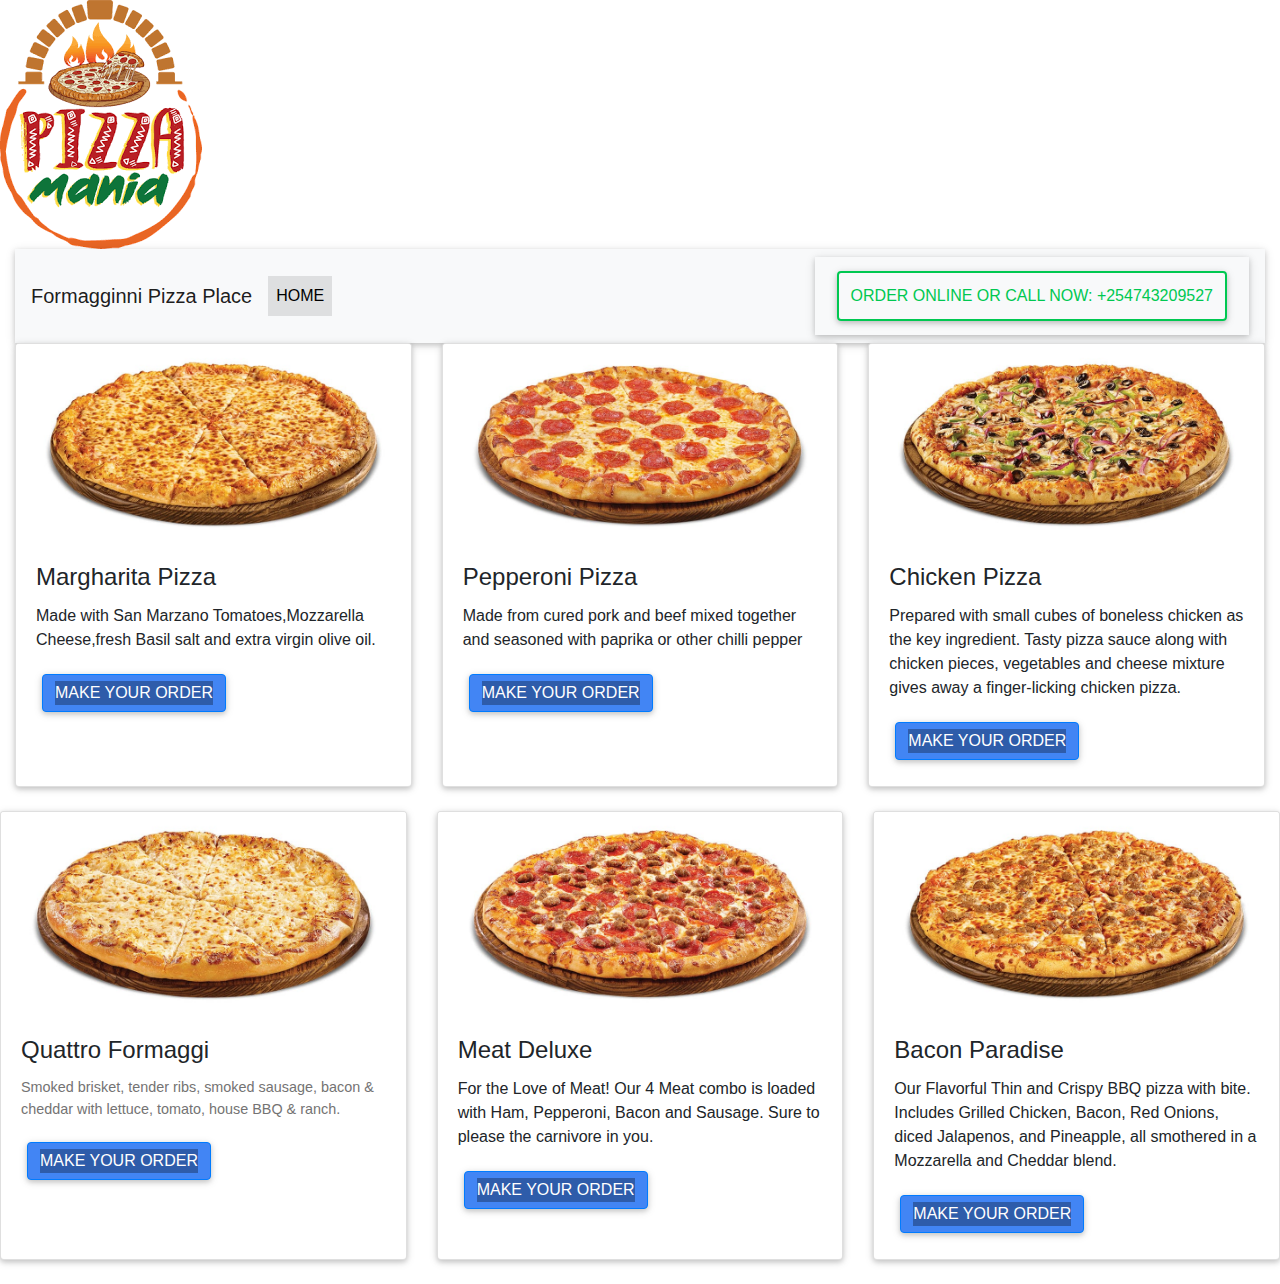
==== index.html @ d77051d6 "Safari file complete" ====
<!DOCTYPE html>
<html lang="en" dir="ltr">
  <head>
    <meta charset="utf-8">
    <title>Pizza Order</title>
 <link rel="stylesheet" type="text/css" href="css/mdb.css" type="text/css">
 <link rel="stylesheet" type="text/css" href="css/bootstrap.css">
 <link rel="stylesheet" type="text/css" href="css/styles.css">
  </head>
  <body>
    <img src="images/images.png">
    <div class="container-fluid">
    		<nav class="navbar navbar-expand-lg navbar-light bg-light">
    			<a class="navbar-brand "href="#">Formagginni Pizza Place</a>
    			<button class="navbar-toggler" type="button" data-toggle="collapse" data-target="#navbarSupportedContent" aria-controls="navbarSupportedContent" aria-expanded="false" aria-label="Toggle navigation">
    				<span class="navbar-toggler-icon"></span>
    			</button>

    			<div class="collapse navbar-collapse" id="navbarSupportedContent">
    				<ul class="navbar-nav mr-auto">
    					<li class="nav-item active">
    						<a class="nav-link" href="#">HOME <span class="sr-only">(current)</span></a>
              </li>
    				</ul>
    				<nav class="navbar navbar-light bg-light">
    					<form class="form-inline">
    						<button class="btn btn-outline-success" type="button">Order Online or Call Now: +254743209527</button>
    					</form>
    				</nav>
    			</div>
    		</nav>
        <!--Card decks for 1st 3 pizzas-------------------------------------------------------------------->
		<div class="card-deck">
			<!--Card-->
			<div class="card mb-4 margharita">

				<!--Card image-->
				<div class="view overlay">
					<img class="card-img-top" src="images/margharita.jpg" alt="Margharita Pizza">
				</div>
				<!--Card content-->
				<div class="card-body">

					<!--Title-->
					<h4 class="card-title">Margharita Pizza</h4>
          <p>Made with San Marzano Tomatoes,Mozzarella Cheese,fresh Basil salt and extra virgin olive oil.</p>

					<!--Make entire card clickable-->
					<a href="margharita.html" class="btn btn-primary stretched-link">
						<div class="rgba-black-light">Make your order</div>
					</a>

				</div>
			</div>
      <!--Card------------------------------------------------------------------>
			<div class="card mb-4">

				<!--Card image-->
				<div class="view overlay">
					<img class="card-img-top" src="images/pepperoni.jpg" alt="Pepperoni Pizza">
				</div>
				<!--Card content-->
				<div class="card-body">

					<!--Title-->
					<h4 class="card-title">Pepperoni Pizza</h4>
          <p>Made from cured pork and beef mixed together and seasoned with paprika or other chilli pepper</p>

					<!--Make entire card clickable-->
					<a href="pepperoni.html" class="btn btn-primary stretched-link">
						<div class="rgba-black-light">Make your order</div>
					</a>
				</div>
      </div>
      <!--Card------------------------------------------------------------------>
			<div class="card mb-4">

				<!--Card image-->
				<div class="view overlay">
					<img class="card-img-top" src="images/tuscan.jpg" alt="Tuscan Pizza">
				</div>
				<!--Card content-->
				<div class="card-body">

					<!--Title-->
					<h4 class="card-title">Chicken Pizza</h4>
            <p> Prepared with small cubes of boneless chicken as the key ingredient. Tasty pizza sauce along with chicken pieces, vegetables and cheese mixture gives away a finger-licking chicken pizza.</p>

					<!--Make entire card clickable-->
					<a href="tuscan.html" class="btn btn-primary stretched-link">
						<div class="rgba-black-light">Make your order</div>
					</a>
				</div>
			</div>
      <!--Card decks for 2nd 3 pizzas-->
		<div class="card-deck">
			<!--Card------------------------------------------------------------------>
			<div class="card mb-4">

				<!--Card image-->
				<div class="view overlay">
					<img class="card-img-top" src="images/quattro.jpg" alt="Quattro Formaggi Pizza">
				</div>
				<!--Card content-->
				<div class="card-body">

					<!--Title-->
					<h4 class="card-title">Quattro Formaggi</h4>
          <p class="card-text">Smoked brisket, tender ribs, smoked sausage, bacon & cheddar with lettuce, tomato, house BBQ & ranch.</p>
					<!--Make entire card clickable-->
					<a href="quattro.html" class="btn btn-primary stretched-link">
						<div class="rgba-black-light">Make your order</div>
					</a>
				</div>
			</div>
      <!--Card------------------------------------------------------------------>
      			<div class="card mb-4">

      				<!--Card image-->
      				<div class="view overlay">
      					<img class="card-img-top" src="images/safari.jpg" alt="Meat Safari Pizza">
      				</div>
      				<!--Card content-->
      				<div class="card-body">

      					<!--Title-->
      					<h4 class="card-title">Meat Deluxe</h4>
                <p>For the Love of Meat!  Our 4 Meat combo is loaded with Ham, Pepperoni, Bacon and Sausage. Sure to please the carnivore in you.</p>

      					<!--Make entire card clickable-->
      					<a href="safari.html" class="btn btn-primary stretched-link">
      						<div class="rgba-black-light">Make your order</div>
      					</a>
      				</div>
      			</div>
            <!--Card------------------------------------------------------------------>
			<div class="card mb-4">

				<!--Card image-->
				<div class="view overlay">
					<img class="card-img-top" src="images/bacon.jpg"
					     alt="Bacon Paradise Pizza">
					<a href="#!">
						<div class="rgba-black-light"></div>
					</a>
				</div>
				<!--Card content-->
				<div class="card-body">

					<!--Title-->
					<h4 class="card-title">Bacon Paradise</h4>
          <p>Our Flavorful Thin and Crispy BBQ pizza with bite. Includes Grilled Chicken, Bacon, Red Onions, diced Jalapenos, and Pineapple, all smothered in a Mozzarella and Cheddar blend.</p>

					<!--Make entire card clickable-->
					<a href="bacon.html" class="btn btn-primary stretched-link">
						<div class="rgba-black-light">Make your order</div>
					</a>
				</div>
			</div>

		</div>

	</div>

</body>

  <script src="js/jquery-3.4.1.js" charset="utf-8"></script>
<script src="js/scripts.js" charset="utf-8"></script>
</html>
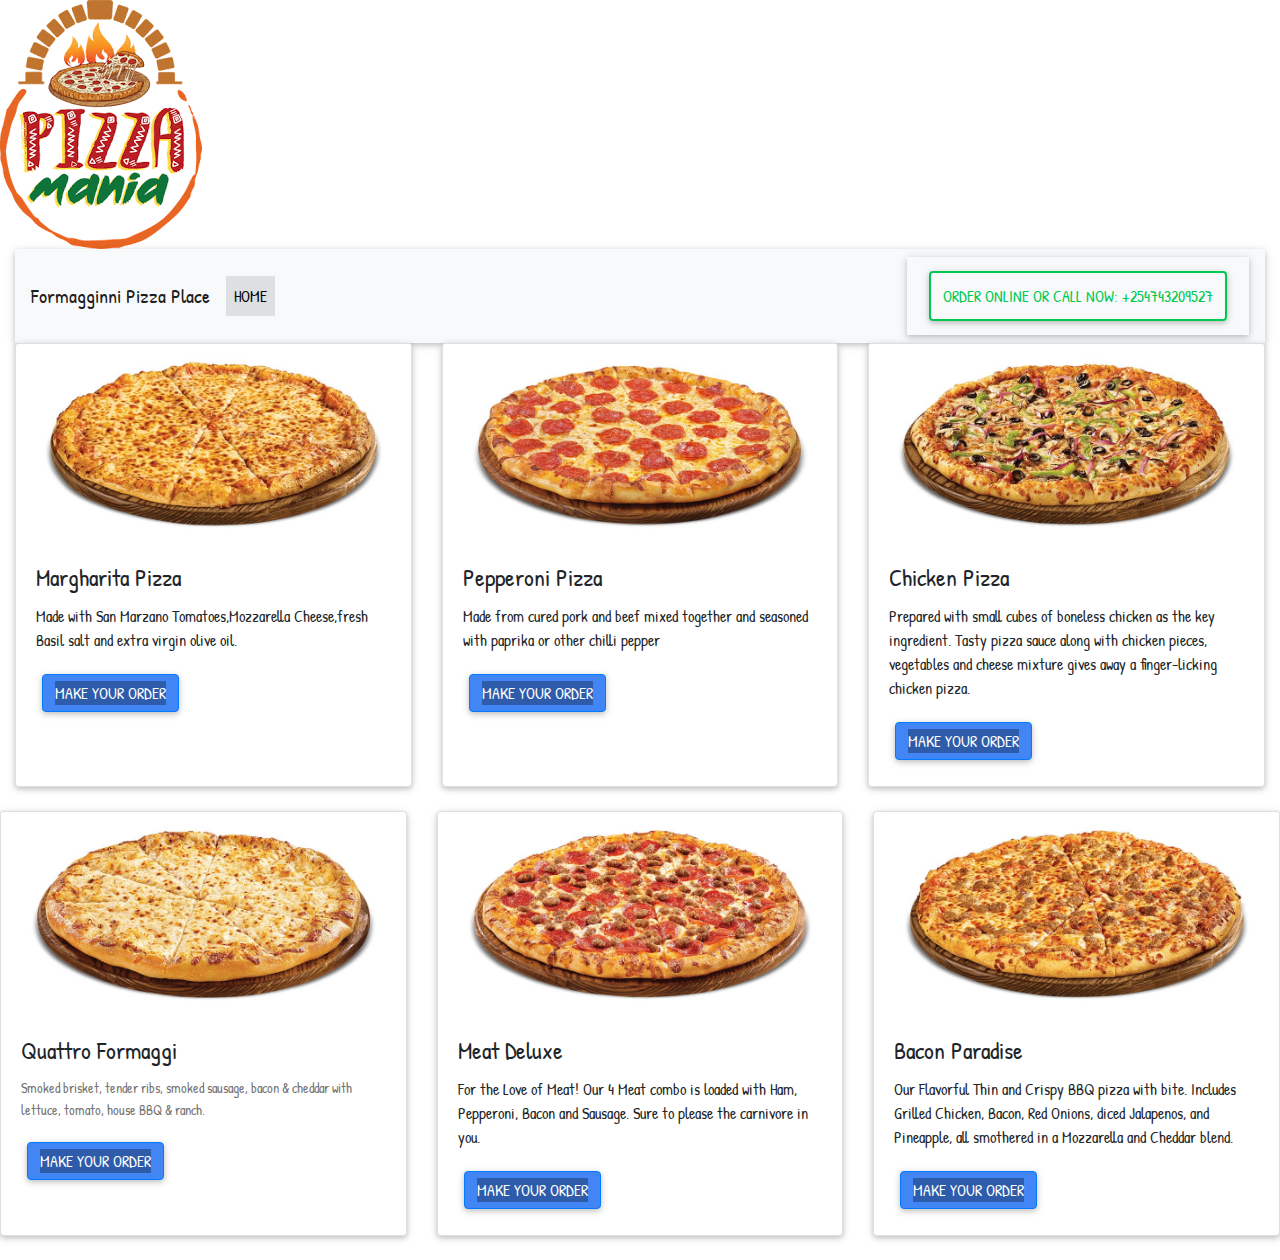
==== commit e1c129b2: "tuscan file complete" ====
--- a/index.html
+++ b/index.html
@@ -6,6 +6,7 @@
  <link rel="stylesheet" type="text/css" href="css/mdb.css" type="text/css">
  <link rel="stylesheet" type="text/css" href="css/bootstrap.css">
  <link rel="stylesheet" type="text/css" href="css/styles.css">
+ <link href="https://fonts.googleapis.com/css?family=Patrick+Hand&display=swap" rel="stylesheet">
   </head>
   <body>
     <img src="images/images.png">
@@ -106,8 +107,9 @@
 
 					<!--Title-->
 					<h4 class="card-title">Quattro Formaggi</h4>
-          <p class="card-text">Smoked brisket, tender ribs, smoked sausage, bacon & cheddar with lettuce, tomato, house BBQ & ranch.</p>
-					<!--Make entire card clickable-->
+            <p class="card-text">Smoked brisket, tender ribs, smoked sausage, bacon & cheddar with lettuce, tomato, house BBQ & ranch.</p>
+
+        	<!--Make entire card clickable-->
 					<a href="quattro.html" class="btn btn-primary stretched-link">
 						<div class="rgba-black-light">Make your order</div>
 					</a>
@@ -127,7 +129,7 @@
       					<h4 class="card-title">Meat Deluxe</h4>
                 <p>For the Love of Meat!  Our 4 Meat combo is loaded with Ham, Pepperoni, Bacon and Sausage. Sure to please the carnivore in you.</p>
 
-      					<!--Make entire card clickable-->
+                <!--Make entire card clickable-->
       					<a href="safari.html" class="btn btn-primary stretched-link">
       						<div class="rgba-black-light">Make your order</div>
       					</a>
--- a/css/styles.css
+++ b/css/styles.css
@@ -1,3 +1,3 @@
-.Formagginni{
-  background-image: url("../css/background.jpeg");
+body{
+  font-family: 'Patrick Hand', cursive;
 }
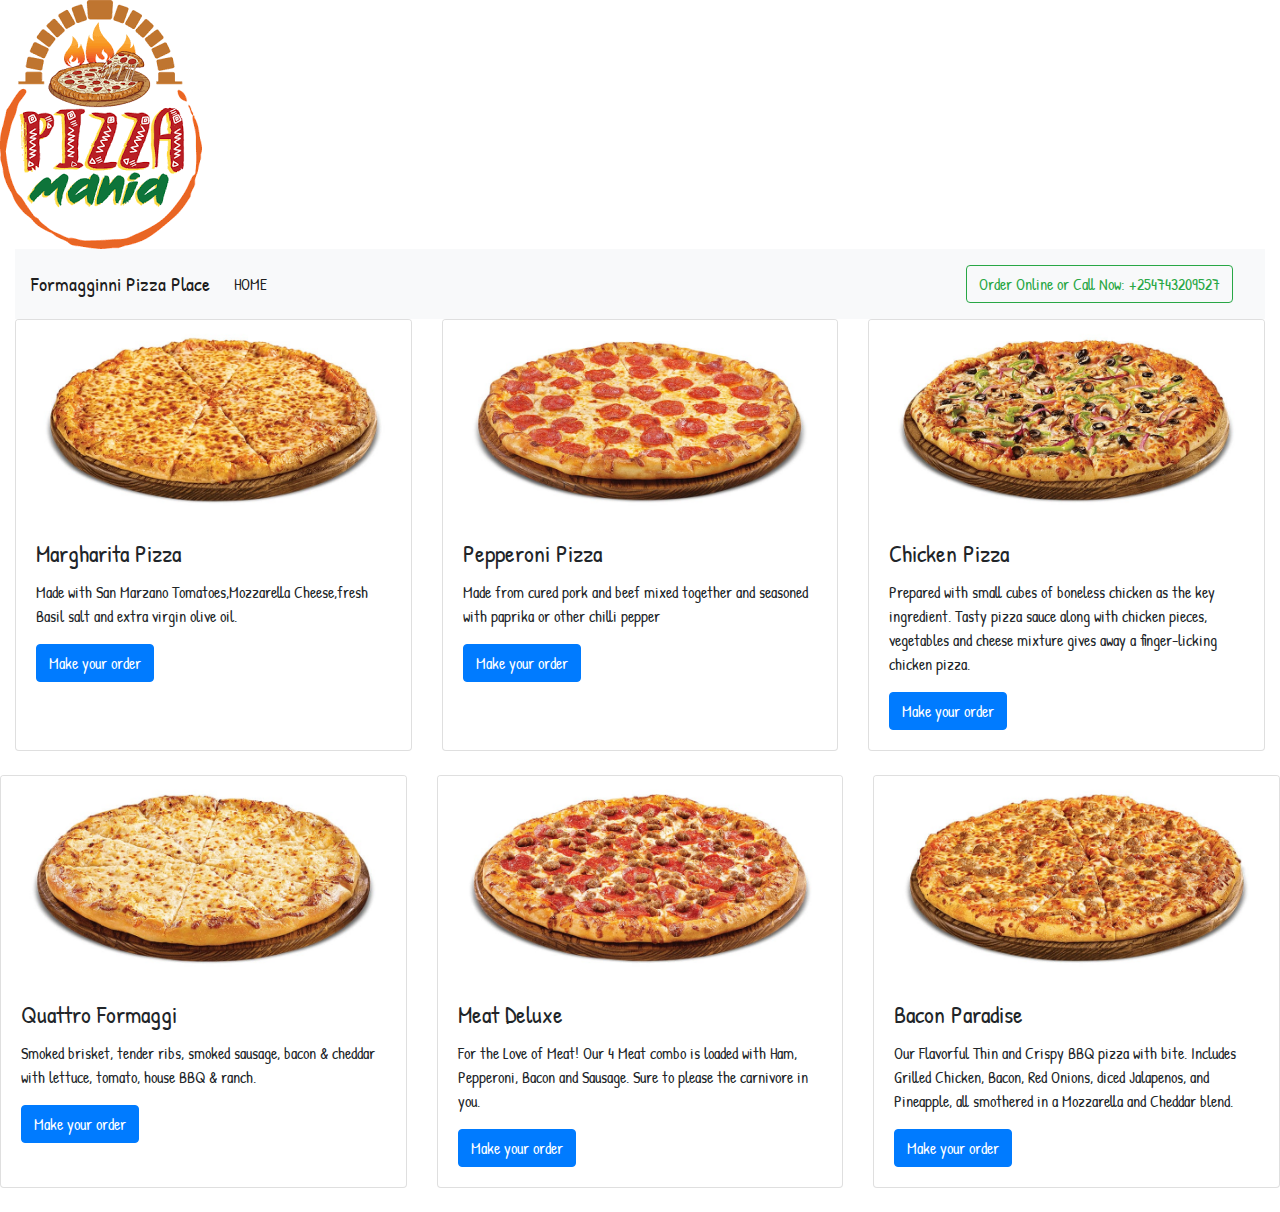
==== commit ee55adaf: "add change to index file" ====
--- a/index.html
+++ b/index.html
@@ -3,7 +3,7 @@
   <head>
     <meta charset="utf-8">
     <title>Pizza Order</title>
- <link rel="stylesheet" type="text/css" href="css/mdb.css" type="text/css">
+ <!--	<link rel="stylesheet" href="css/mdb.css" type="text/css">-->
  <link rel="stylesheet" type="text/css" href="css/bootstrap.css">
  <link rel="stylesheet" type="text/css" href="css/styles.css">
  <link href="https://fonts.googleapis.com/css?family=Patrick+Hand&display=swap" rel="stylesheet">
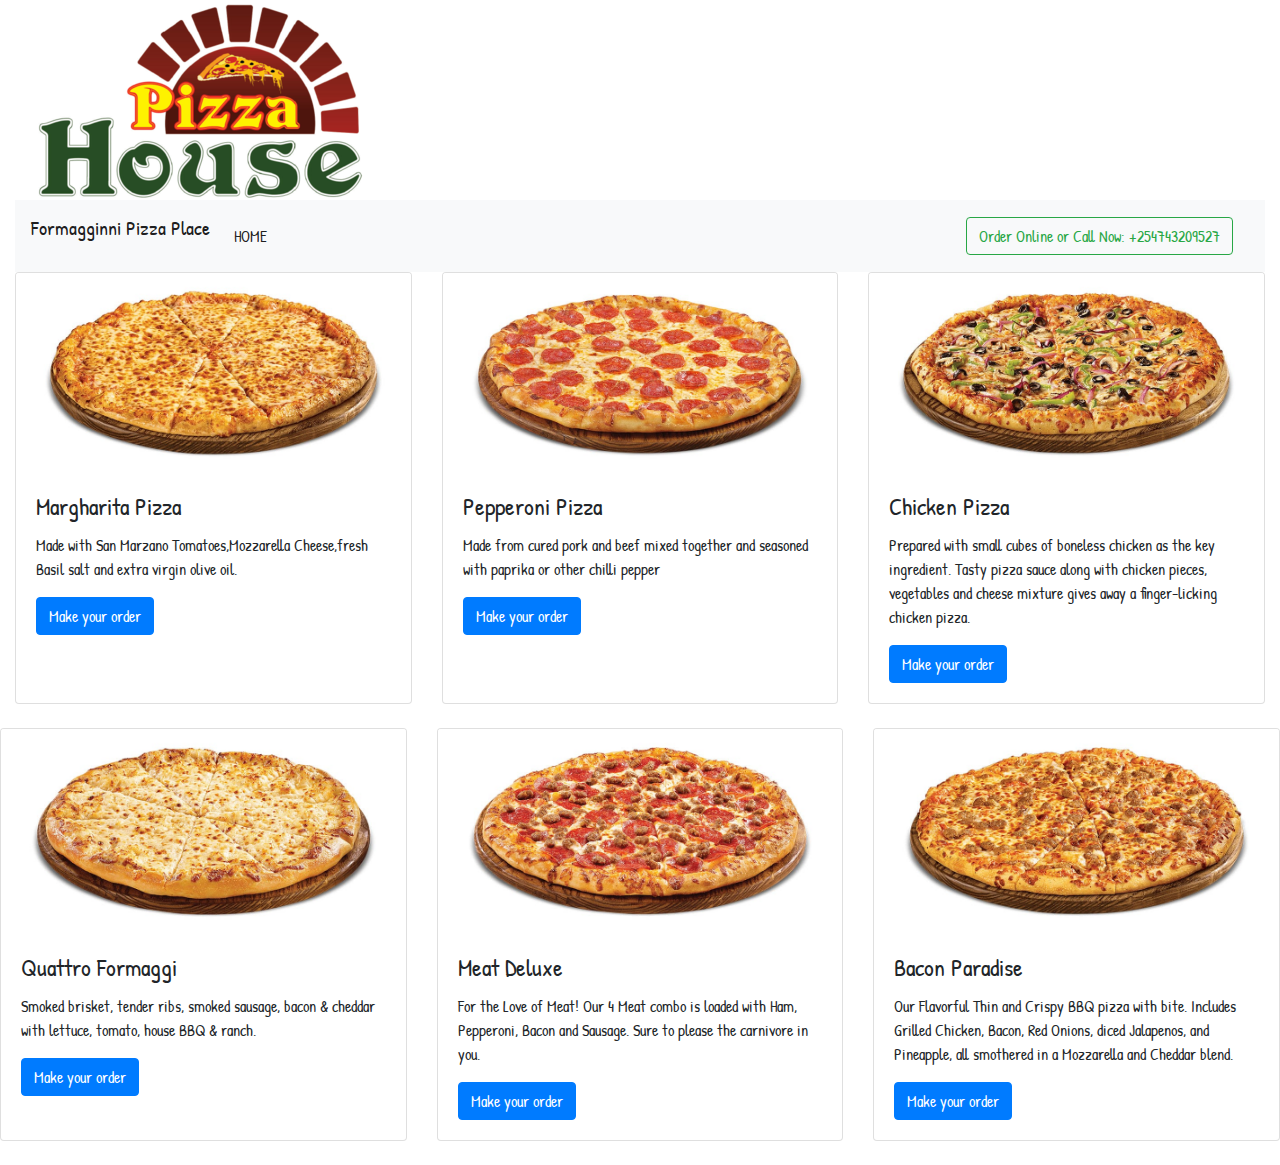
==== commit 607d4dc6: "add change to icon" ====
--- a/index.html
+++ b/index.html
@@ -9,10 +9,10 @@
  <link href="https://fonts.googleapis.com/css?family=Patrick+Hand&display=swap" rel="stylesheet">
   </head>
   <body>
-    <img src="images/images.png">
+    <img src="css/icon.png">
     <div class="container-fluid">
     		<nav class="navbar navbar-expand-lg navbar-light bg-light">
-    			<a class="navbar-brand "href="#">Formagginni Pizza Place</a>
+    			<p class="navbar-brand "href="#">Formagginni Pizza Place</p>
     			<button class="navbar-toggler" type="button" data-toggle="collapse" data-target="#navbarSupportedContent" aria-controls="navbarSupportedContent" aria-expanded="false" aria-label="Toggle navigation">
     				<span class="navbar-toggler-icon"></span>
     			</button>
--- a/css/styles.css
+++ b/css/styles.css
@@ -1,3 +1,27 @@
 body{
   font-family: 'Patrick Hand', cursive;
 }
+nav {
+    display: flex;
+    justify-content: flex-end;
+}
+
+/*.margharita:hover {*/
+/*    cursor: pointer;*/
+
+/*}*/
+
+
+#size-price,
+#toppings-price {
+    display: none;
+}
+
+
+#toppings {
+    border: 2px black;
+}
+
+#viewArea {
+    border: 6px;
+}
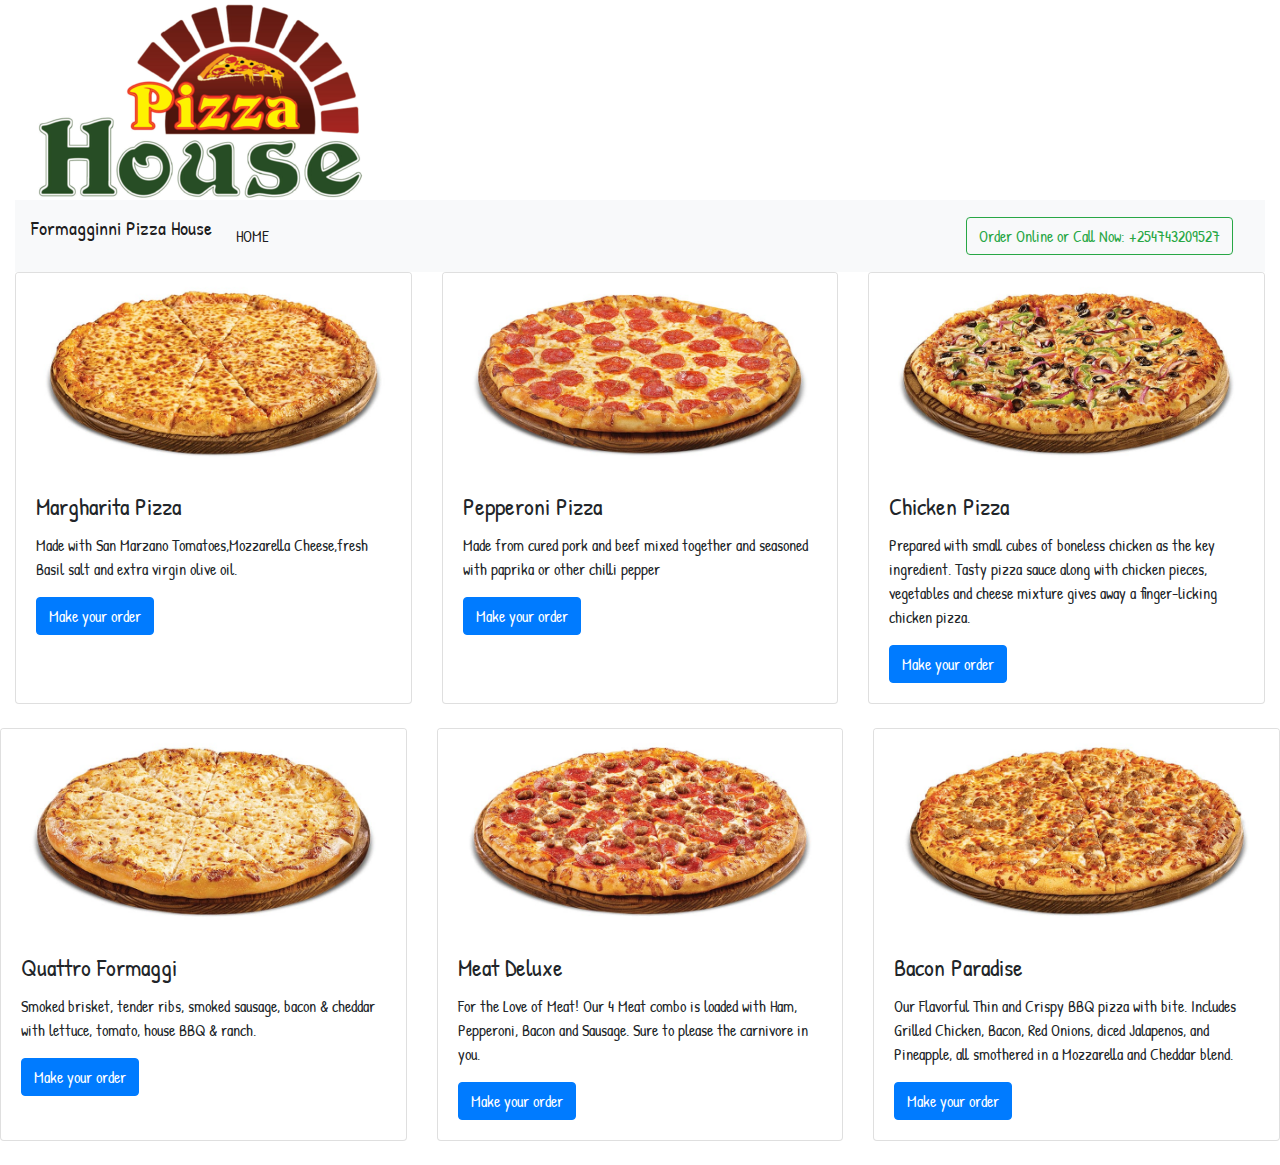
==== commit db40faf5: "add variables" ====
--- a/index.html
+++ b/index.html
@@ -12,7 +12,7 @@
     <img src="css/icon.png">
     <div class="container-fluid">
     		<nav class="navbar navbar-expand-lg navbar-light bg-light">
-    			<p class="navbar-brand "href="#">Formagginni Pizza Place</p>
+    			<p class="navbar-brand "href="#">Formagginni Pizza House</p>
     			<button class="navbar-toggler" type="button" data-toggle="collapse" data-target="#navbarSupportedContent" aria-controls="navbarSupportedContent" aria-expanded="false" aria-label="Toggle navigation">
     				<span class="navbar-toggler-icon"></span>
     			</button>
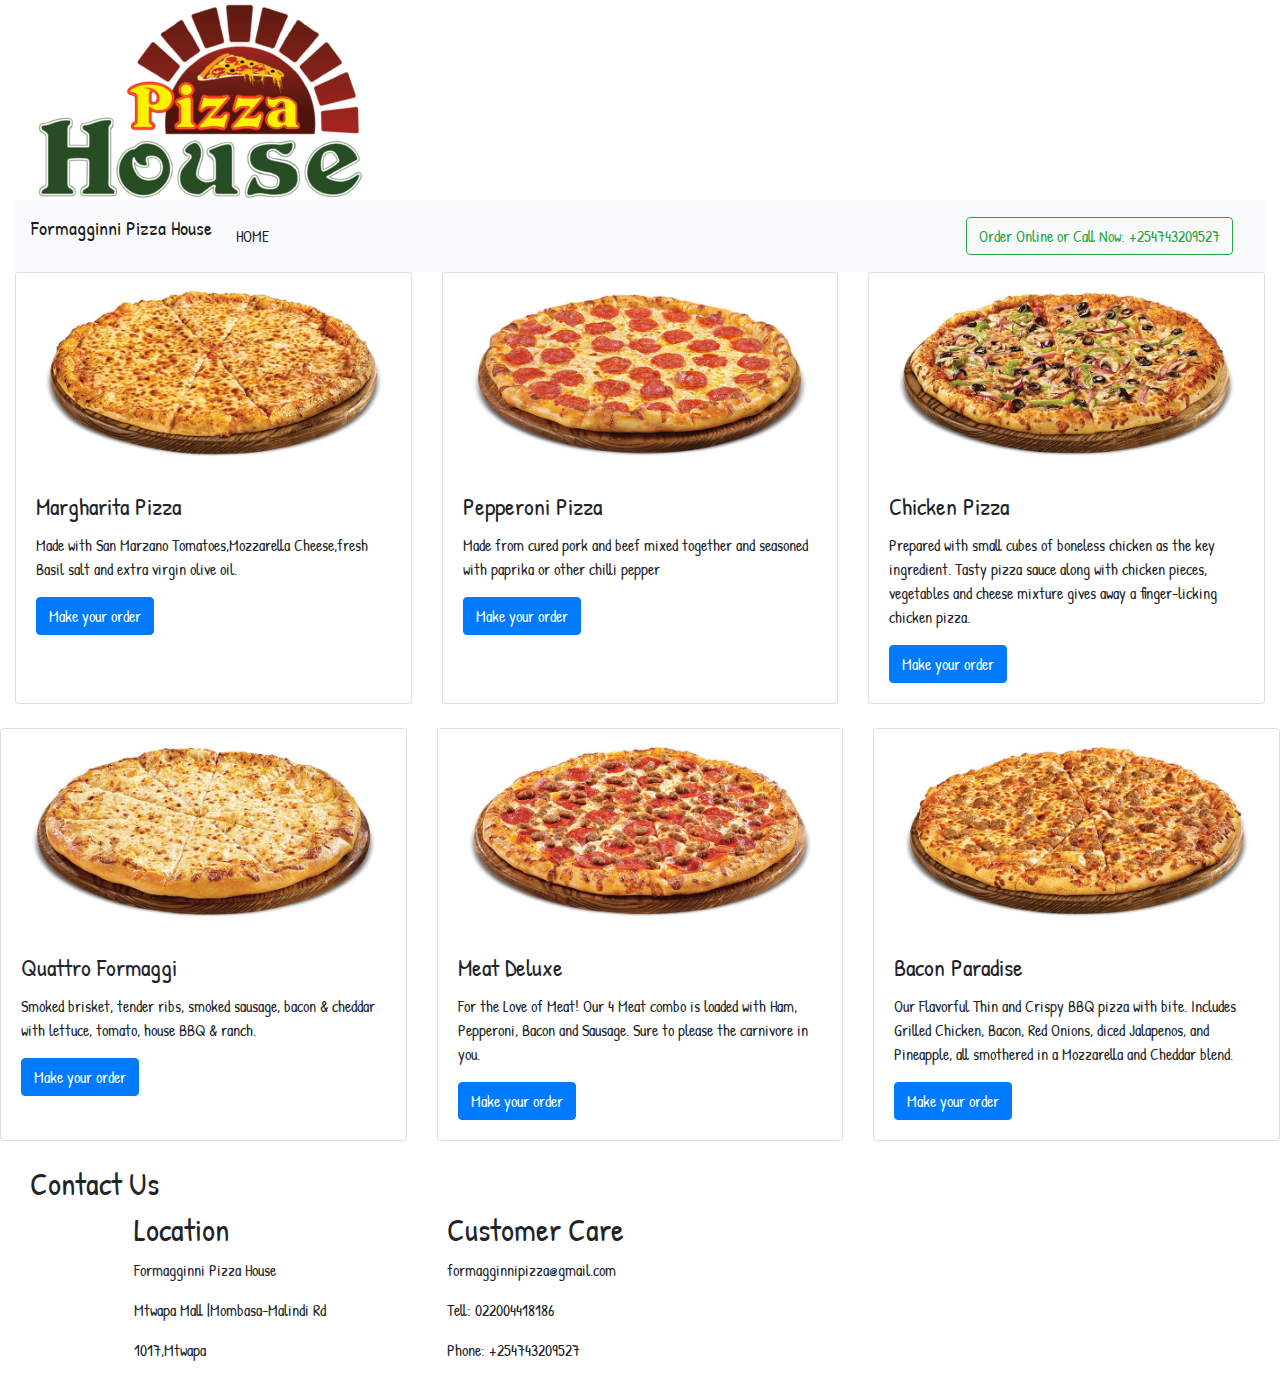
==== commit abeede83: "changes to html files" ====
--- a/index.html
+++ b/index.html
@@ -163,7 +163,26 @@
 		</div>
 
 	</div>
+  <div class="container-fluid" id="contact">
+      <div class="controls-top ">
+          <h2>Contact Us</h2>
+        </div>
+      <div class="row" id="contactdetails">
+        <div class="col-md-1">
 
+        </div>
+        <div class="col-md-3 text-justify">
+          <h2>Location</h2>
+          <p>Formagginni Pizza House</p>
+          <p>Mtwapa Mall |Mombasa-Malindi Rd</p>
+          <p>1017,Mtwapa </p>
+        </div>
+        <div class="col-md-3">
+          <h2>Customer Care</h2>
+           <p>formagginnipizza@gmail.com</p>
+           <p>Tell: 022004418186</p>
+           <p>Phone: +254743209527</p>
+        </div>
 </body>
 
   <script src="js/jquery-3.4.1.js" charset="utf-8"></script>
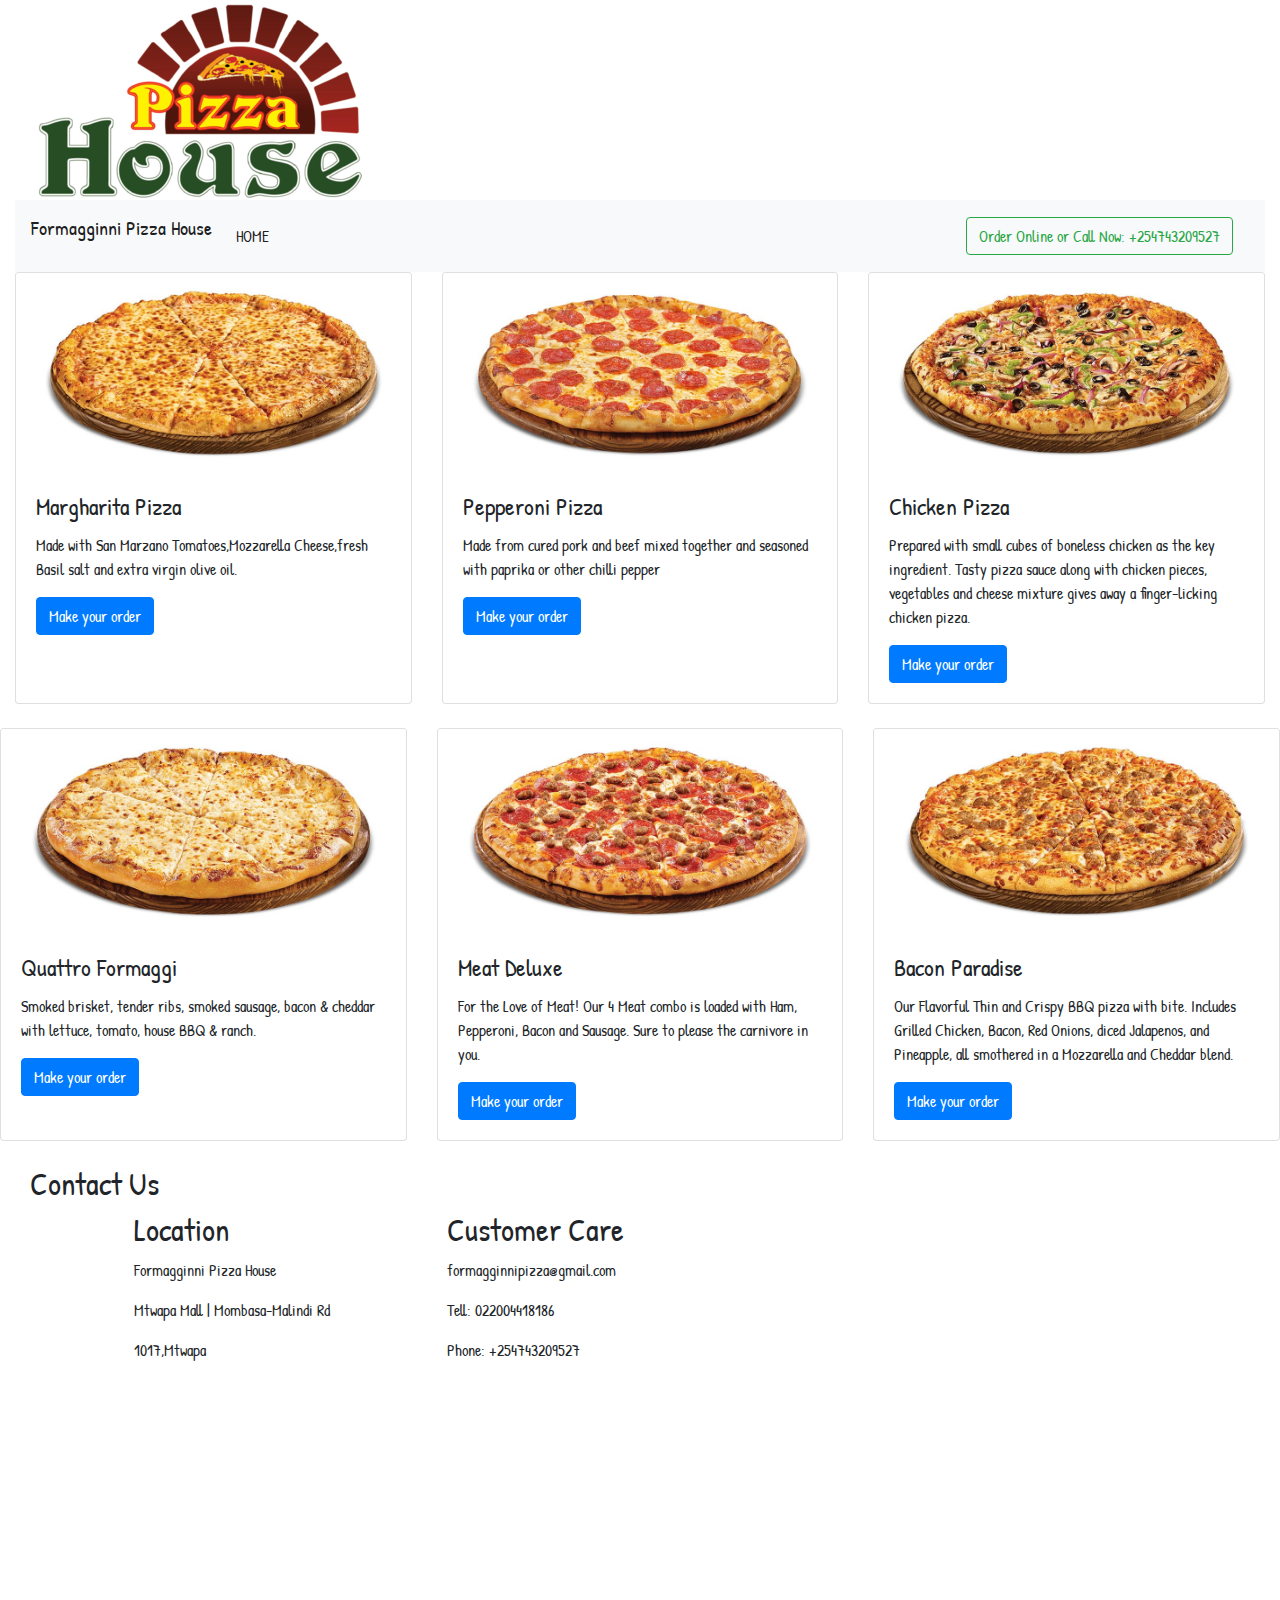
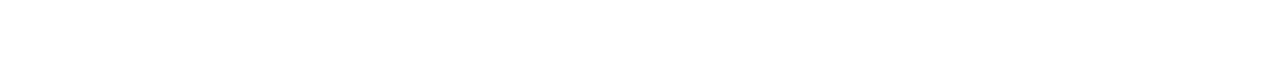
==== commit 386b6880: "add map" ====
--- a/index.html
+++ b/index.html
@@ -174,7 +174,7 @@
         <div class="col-md-3 text-justify">
           <h2>Location</h2>
           <p>Formagginni Pizza House</p>
-          <p>Mtwapa Mall |Mombasa-Malindi Rd</p>
+          <p>Mtwapa Mall | Mombasa-Malindi Rd</p>
           <p>1017,Mtwapa </p>
         </div>
         <div class="col-md-3">
@@ -183,6 +183,14 @@
            <p>Tell: 022004418186</p>
            <p>Phone: +254743209527</p>
         </div>
+        <div class="col-md-4">
+        <div class="mapouter">
+          <div class="gmap_canvas">
+            <iframe id="gmap_canvas" src="https://www.google.com/maps/embed?pb=!1m18!1m12!1m3!1d3980.389295892973!2d39.74193724991106!3d-3.93985299712042!2m3!1f0!2f0!3f0!3m2!1i1024!2i768!4f13.1!3m3!1m2!1s0x184009662f8b333b%3A0x162859d446c908a0!2sMtwapa%20Mall!5e0!3m2!1sen!2ske!4v1567408412271!5m2!1sen!2ske" width="600" height="450" frameborder="0" style="border:0;">
+            </iframe>
+            </div>
+            </iframe>
+          </div>
 </body>
 
   <script src="js/jquery-3.4.1.js" charset="utf-8"></script>
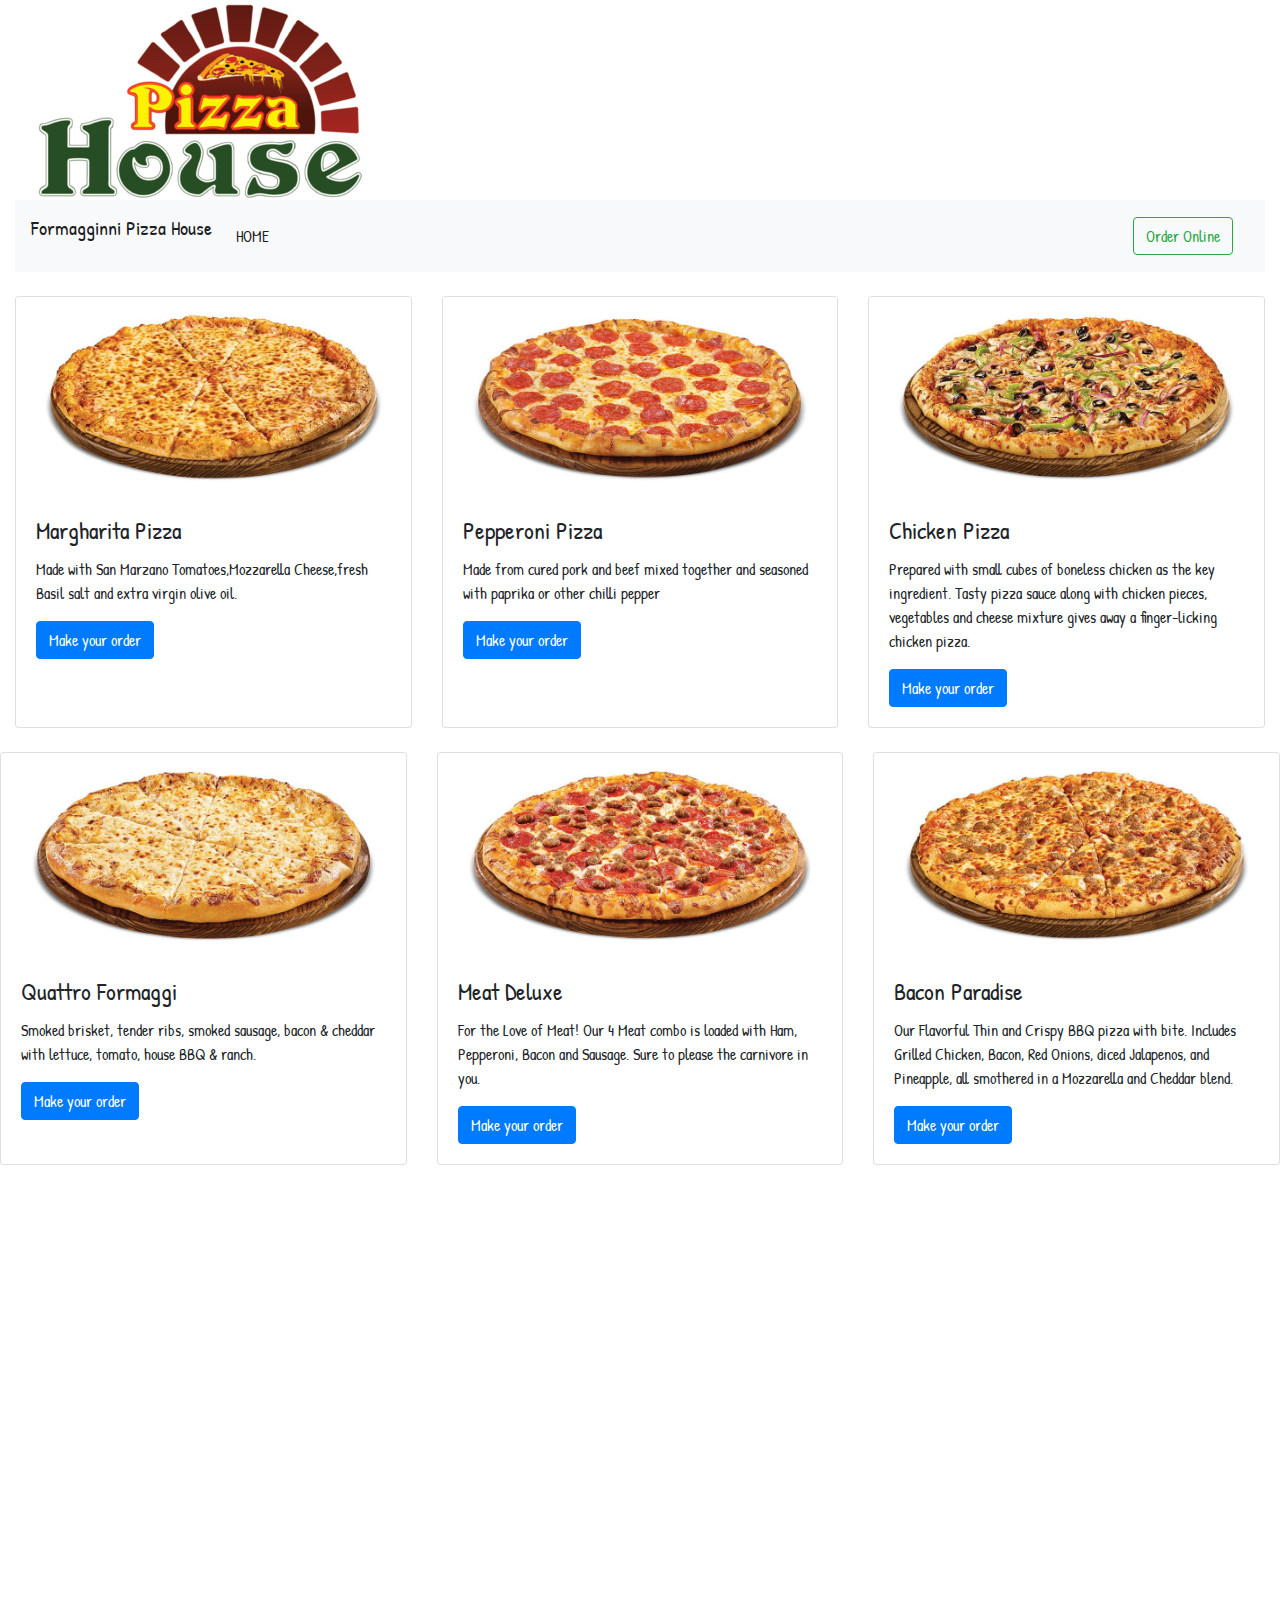
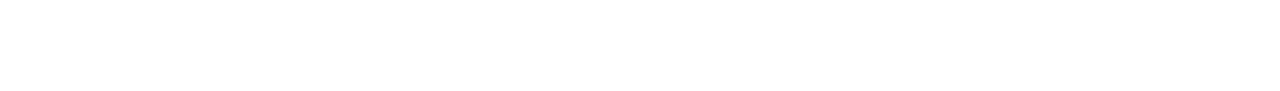
==== commit 85dfd7dc: "add changes to README" ====
--- a/index.html
+++ b/index.html
@@ -25,11 +25,12 @@
     				</ul>
     				<nav class="navbar navbar-light bg-light">
     					<form class="form-inline">
-    						<button class="btn btn-outline-success" type="button">Order Online or Call Now: +254743209527</button>
+    						<button class="btn btn-outline-success" type="button">Order Online</button>
     					</form>
     				</nav>
     			</div>
     		</nav>
+        <br>
         <!--Card decks for 1st 3 pizzas-------------------------------------------------------------------->
 		<div class="card-deck">
 			<!--Card-->
--- a/css/styles.css
+++ b/css/styles.css
@@ -1,5 +1,9 @@
 body{
   font-family: 'Patrick Hand', cursive;
+  background-image: url('https://images.pexels.com/photos/3498/italian-pizza-restaurant-italy.jpg?auto=compress&cs=tinysrgb&dpr=2&h=650&w=940');
+  background-repeat: no-repeat;
+  background-attachment: fixed;
+  background-size: cover;
 }
 nav {
     display: flex;
@@ -25,3 +29,7 @@
 #viewArea {
     border: 6px;
 }
+
+#contact{
+  color: white;
+}
